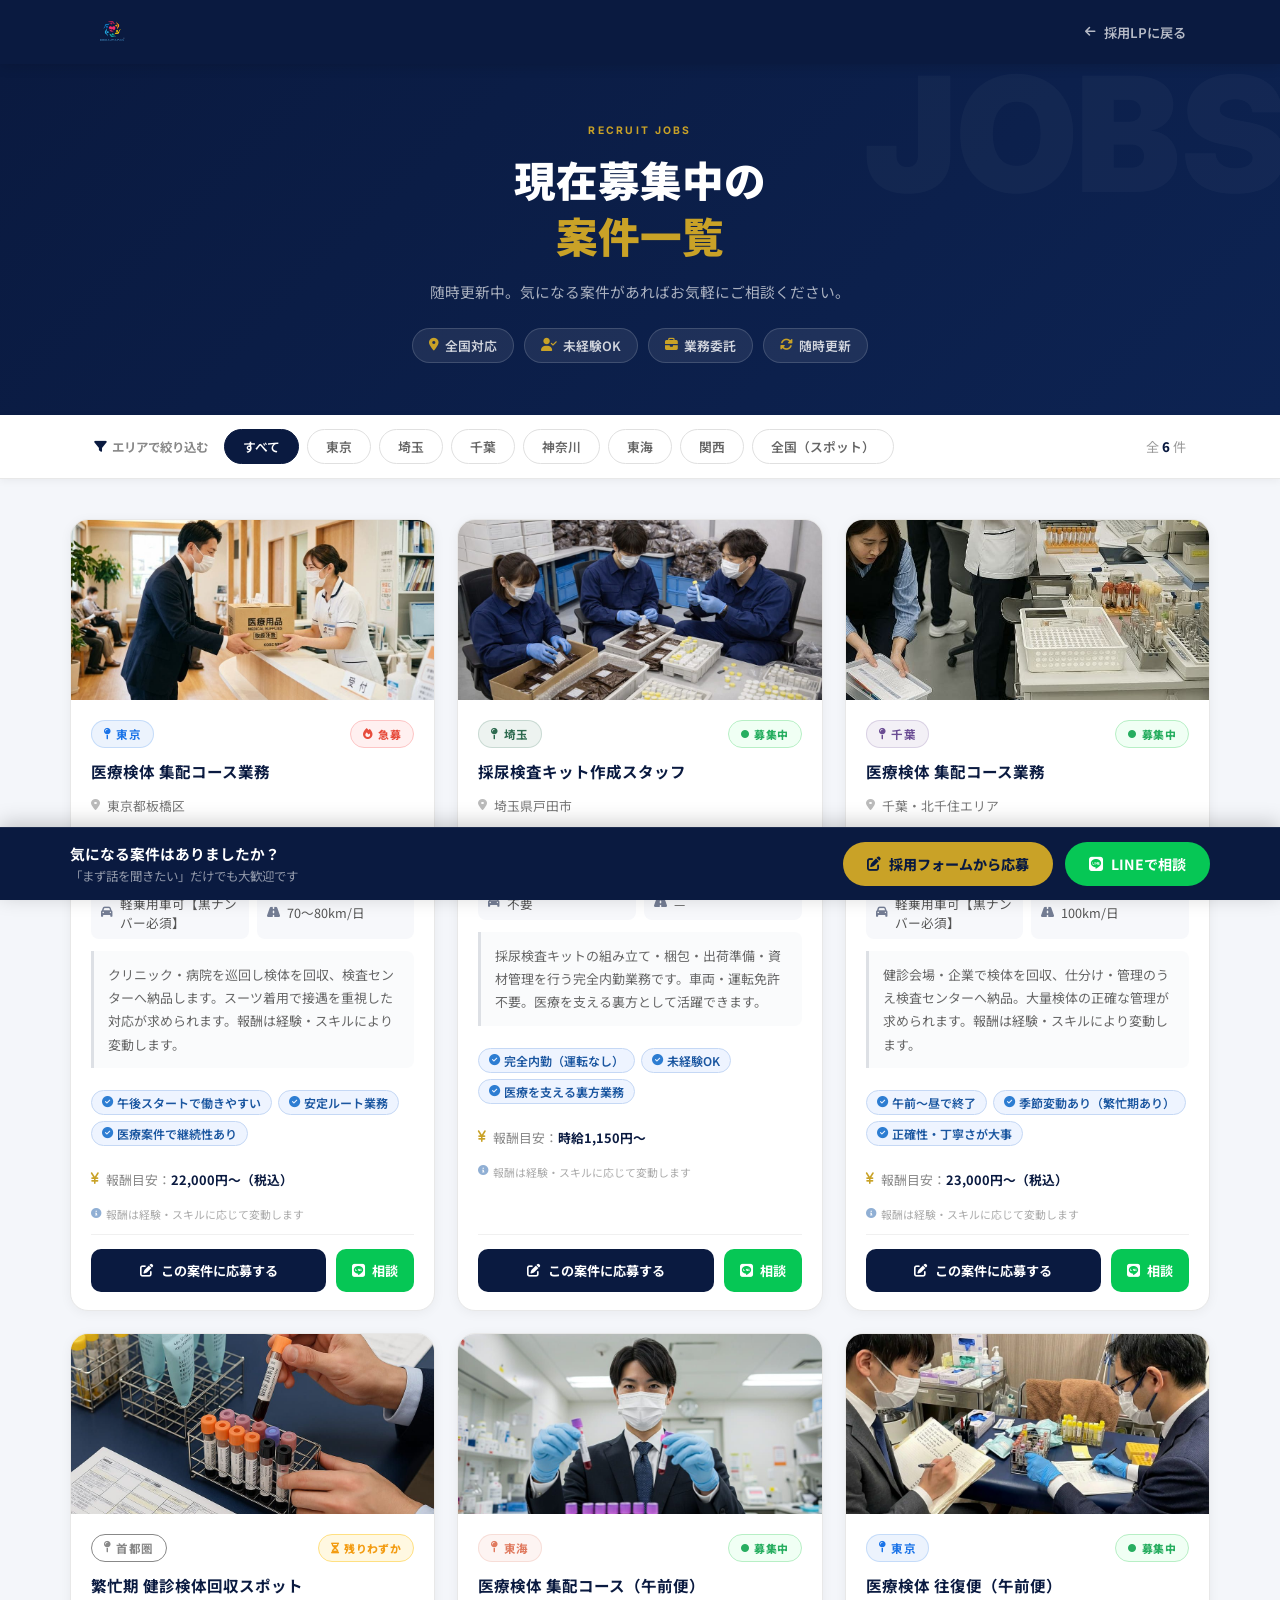
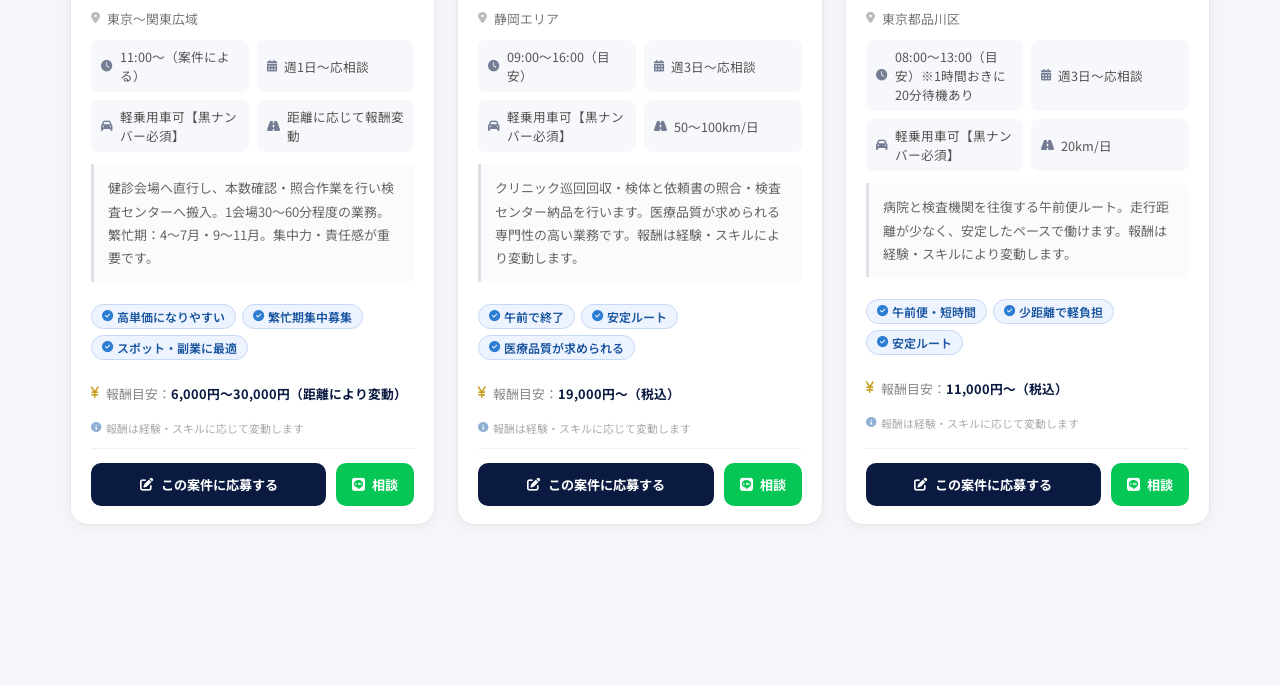
==== jobs.html @ 5a5a3ca7 "Add files via upload" ====
<!DOCTYPE html>
<html lang="ja">
<head>
  <meta charset="UTF-8">
  <meta name="viewport" content="width=device-width, initial-scale=1.0">
  <title>募集案件一覧 | MEDI ALPHA PLUS</title>
  <meta name="description" content="MEDI ALPHA PLUS 現在募集中の案件一覧。医療検体輸送ドライバー（業務委託）。東京・神奈川・埼玉・静岡・大阪・神戸など全国募集。">
  <link rel="preconnect" href="https://fonts.googleapis.com">
  <link rel="preconnect" href="https://fonts.gstatic.com" crossorigin>
  <link href="https://fonts.googleapis.com/css2?family=Noto+Sans+JP:wght@300;400;500;600;700;900&family=Inter:wght@400;600;700;800&display=swap" rel="stylesheet">
  <link rel="stylesheet" href="https://cdn.jsdelivr.net/npm/@fortawesome/fontawesome-free@6.4.0/css/all.min.css">
  <link rel="stylesheet" href="css/jobs.css">
</head>
<body>

  <!-- ヘッダー -->
  <header class="jobs-header">
    <div class="jobs-header-inner">
      <a href="index.html" class="jobs-logo">
        <img src="images/logo.png" alt="MEDI ALPHA PLUS">
      </a>
      <a href="index.html" class="jobs-back-btn">
        <i class="fas fa-arrow-left"></i> 採用LPに戻る
      </a>
    </div>
  </header>

  <!-- ページヒーロー -->
  <section class="jobs-hero">
    <div class="jobs-hero-inner">
      <p class="jobs-hero-label">RECRUIT JOBS</p>
      <h1>現在募集中の<br><span>案件一覧</span></h1>
      <p class="jobs-hero-sub">随時更新中。気になる案件があればお気軽にご相談ください。</p>
      <div class="jobs-hero-tags">
        <span><i class="fas fa-map-marker-alt"></i> 全国対応</span>
        <span><i class="fas fa-user-check"></i> 未経験OK</span>
        <span><i class="fas fa-briefcase"></i> 業務委託</span>
        <span><i class="fas fa-sync-alt"></i> 随時更新</span>
      </div>
    </div>
  </section>

  <!-- フィルター -->
  <div class="jobs-filter-bar">
    <div class="jobs-filter-inner">
      <span class="jobs-filter-label"><i class="fas fa-filter"></i> エリアで絞り込む</span>
      <div class="jobs-filter-btns">
        <button class="filter-btn active" data-filter="all">すべて</button>
        <button class="filter-btn" data-filter="東京">東京</button>
        <button class="filter-btn" data-filter="埼玉">埼玉</button>
        <button class="filter-btn" data-filter="千葉">千葉</button>
        <button class="filter-btn" data-filter="神奈川">神奈川</button>
        <button class="filter-btn" data-filter="東海">東海</button>
        <button class="filter-btn" data-filter="関西">関西</button>
        <button class="filter-btn" data-filter="全国">全国（スポット）</button>
      </div>
      <span class="jobs-count">全 <strong id="jobs-count-num">—</strong> 件</span>
    </div>
  </div>

  <!-- 案件一覧 -->
  <main class="jobs-main">
    <div class="jobs-container">

      <!-- ローディング -->
      <div class="jobs-loading" id="jobs-loading">
        <div class="jobs-spinner"></div>
        <p>案件を読み込み中...</p>
      </div>

      <!-- 案件グリッド -->
      <div class="jobs-grid" id="jobs-grid"></div>

      <!-- 0件時 -->
      <div class="jobs-empty" id="jobs-empty" style="display:none;">
        <i class="fas fa-search"></i>
        <p>条件に合う案件が見つかりませんでした。</p>
        <button class="filter-btn active" onclick="resetFilter()">すべて表示</button>
      </div>

    </div>
  </main>

  <!-- 固定CTA -->
  <div class="jobs-fixed-cta">
    <div class="jobs-fixed-cta-inner">
      <div class="jobs-fixed-cta-text">
        <strong>気になる案件はありましたか？</strong>
        <span>「まず話を聞きたい」だけでも大歓迎です</span>
      </div>
      <div class="jobs-fixed-cta-btns">
        <a href="https://medialphaplus.myshopify.com/pages/%E6%8E%A1%E7%94%A8%E3%83%95%E3%82%A9%E3%83%BC%E3%83%A0" class="jobs-cta-form" target="_blank" rel="noopener">
          <i class="fas fa-pen-to-square"></i> 採用フォームから応募
        </a>
        <a href="https://lin.ee/pFsiKeq" class="jobs-cta-line" target="_blank" rel="noopener">
          <i class="fab fa-line"></i> LINEで相談
        </a>
      </div>
    </div>
  </div>

  <script>
    // ---- ステータス設定 ----
    const STATUS_CONFIG = {
      '急募':       { cls: 'status-urgent',    icon: 'fas fa-fire',        label: '急募' },
      '募集中':     { cls: 'status-open',      icon: 'fas fa-circle',      label: '募集中' },
      '残りわずか': { cls: 'status-few',       icon: 'fas fa-hourglass-half', label: '残りわずか' },
      '募集終了':   { cls: 'status-closed',    icon: 'fas fa-times-circle', label: '募集終了' },
    };

    const AREA_COLORS = {
      '東京': '#1a73e8', '神奈川': '#0a9396', '埼玉': '#2d6a4f',
      '千葉': '#6a4c93', '東海': '#e07a5f',  '関西': '#c77dff',
      '九州': '#f4845f', 'その他': '#888',
    };

    const WORK_TYPE_ICONS = {
      '血液検体回収': 'fas fa-tint',
      '緊急検体搬送': 'fas fa-bolt',
      '定期ルート便':  'fas fa-route',
      '長距離搬送':    'fas fa-road',
      '新規ルート開拓':'fas fa-map-marked-alt',
      '医療資材回収':  'fas fa-box-open',
      '検体集配':      'fas fa-vials',
      '検体回収':      'fas fa-vial',
      '健診検体回収':  'fas fa-stethoscope',
    };

    let allJobs = [];
    let currentFilter = 'all';

    // ---- データ取得 ----
    async function loadJobs() {
      try {
        const res = await fetch('data/jobs.json');
        const data = await res.json();
        allJobs = data
          .filter(j => j.is_active !== false && j.status !== '募集終了')
          .sort((a, b) => (a.sort_order || 0) - (b.sort_order || 0));
        renderJobs(allJobs);
      } catch(e) {
        console.error(e);
        document.getElementById('jobs-loading').innerHTML =
          '<p style="color:#e74c3c">案件の読み込みに失敗しました。</p>';
      }
    }

    // ---- レンダリング ----
    function renderJobs(jobs) {
      const grid = document.getElementById('jobs-grid');
      const loading = document.getElementById('jobs-loading');
      const empty = document.getElementById('jobs-empty');
      const countEl = document.getElementById('jobs-count-num');

      loading.style.display = 'none';
      countEl.textContent = jobs.length;

      if (jobs.length === 0) {
        grid.innerHTML = '';
        empty.style.display = 'flex';
        return;
      }
      empty.style.display = 'none';

      grid.innerHTML = jobs.map(job => {
        const st = STATUS_CONFIG[job.status] || STATUS_CONFIG['募集中'];
        const areaColor = AREA_COLORS[job.area_tag] || '#888';
        const workIcon = Object.keys(WORK_TYPE_ICONS).find(k => job.work_type?.includes(k));
        const icon = workIcon ? WORK_TYPE_ICONS[workIcon] : 'fas fa-car';
        const imgHtml = job.image
          ? `<div class="job-card-img"><img src="${job.image}" alt="${job.title}" loading="lazy"></div>`
          : '';

        return `
        <article class="job-card" data-area="${job.area_tag || ''}">
          ${imgHtml}
          <div class="job-card-inner">
            <div class="job-card-top">
              <div class="job-area-tag" style="background:${areaColor}15;color:${areaColor};border-color:${areaColor}30">
                <i class="fas fa-map-pin"></i> ${job.area_tag || 'その他'}
              </div>
              <span class="job-status ${st.cls}">
                <i class="${st.icon}"></i> ${st.label}
              </span>
            </div>

            <h2 class="job-title">${job.title}</h2>

            <div class="job-area-detail">
              <i class="fas fa-map-marker-alt"></i>
              <span>${job.area}</span>
            </div>

            <div class="job-meta">
              <div class="job-meta-item">
                <i class="fas fa-clock"></i>
                <span>${job.time_slot}</span>
              </div>
              <div class="job-meta-item">
                <i class="fas fa-calendar-alt"></i>
                <span>${job.work_days}</span>
              </div>
              <div class="job-meta-item">
                <i class="fas fa-car"></i>
                <span>${job.vehicle}</span>
              </div>
              ${job.distance ? `<div class="job-meta-item"><i class="fas fa-road"></i><span>${job.distance}</span></div>` : ''}
            </div>

            ${job.description ? `<p class="job-desc">${job.description}</p>` : ''}

            ${Array.isArray(job.features) && job.features.length ? `
            <div class="job-features">
              ${job.features.map(f => `<span class="job-feature-tag"><i class="fas fa-check-circle"></i> ${f}</span>`).join('')}
            </div>` : ''}

            <div class="job-reward">
              <i class="fas fa-yen-sign"></i>
              <span>報酬目安：<strong>${job.reward_note}</strong></span>
            </div>
            <p class="job-reward-note"><i class="fas fa-info-circle"></i> 報酬は経験・スキルに応じて変動します</p>

            <div class="job-card-actions">
              <a href="https://medialphaplus.myshopify.com/pages/%E6%8E%A1%E7%94%A8%E3%83%95%E3%82%A9%E3%83%BC%E3%83%A0"
                 class="job-apply-btn" target="_blank" rel="noopener">
                <i class="fas fa-pen-to-square"></i> この案件に応募する
              </a>
              <a href="https://lin.ee/pFsiKeq" class="job-line-btn" target="_blank" rel="noopener">
                <i class="fab fa-line"></i> 相談
              </a>
            </div>
          </div>
        </article>`;
      }).join('');
    }

    // ---- フィルター ----
    function applyFilter(tag) {
      currentFilter = tag;
      const filtered = tag === 'all'
        ? allJobs
        : allJobs.filter(j => j.area_tag === tag);
      renderJobs(filtered);

      document.querySelectorAll('.filter-btn').forEach(btn => {
        btn.classList.toggle('active', btn.dataset.filter === tag);
      });
    }

    function resetFilter() { applyFilter('all'); }

    document.querySelectorAll('.filter-btn').forEach(btn => {
      btn.addEventListener('click', () => applyFilter(btn.dataset.filter));
    });

    // ---- 初期化 ----
    loadJobs();
  </script>
</body>
</html>
---- css/jobs.css ----
/* ===========================================
   JOBS PAGE（募集案件一覧）
   =========================================== */

:root {
  --navy:  #0a1a40;
  --gold:  #c9a227;
  --white: #ffffff;
  --font-en: 'Inter', sans-serif;
  --radius: 14px;
  --transition: 0.28s ease;
}

*, *::before, *::after { box-sizing: border-box; margin: 0; padding: 0; }
html { scroll-behavior: smooth; }
body {
  font-family: 'Noto Sans JP', sans-serif;
  color: #333;
  background: #f4f6fa;
  padding-bottom: 100px;
}
a { text-decoration: none; color: inherit; }
img { max-width: 100%; display: block; }

/* ========== HEADER ========== */
.jobs-header {
  position: sticky; top: 0; z-index: 100;
  background: var(--navy);
  box-shadow: 0 2px 12px rgba(0,0,0,0.15);
}
.jobs-header-inner {
  max-width: 1140px;
  margin: 0 auto;
  padding: 0 24px;
  height: 64px;
  display: flex;
  align-items: center;
  justify-content: space-between;
}
.jobs-logo img { height: 36px; object-fit: contain; }
.jobs-back-btn {
  display: inline-flex;
  align-items: center;
  gap: 8px;
  font-size: 0.83rem;
  font-weight: 600;
  color: rgba(255,255,255,0.7);
  transition: color 0.2s;
}
.jobs-back-btn:hover { color: var(--gold); }
.jobs-back-btn i { font-size: 0.75rem; }

/* ========== HERO ========== */
.jobs-hero {
  background: linear-gradient(135deg, var(--navy) 0%, #0d2352 100%);
  padding: 60px 24px 52px;
  text-align: center;
  position: relative;
  overflow: hidden;
}
.jobs-hero::before {
  content: 'JOBS';
  position: absolute;
  top: -10px; right: -10px;
  font-family: var(--font-en);
  font-size: 10rem;
  font-weight: 900;
  color: rgba(255,255,255,0.03);
  pointer-events: none;
  line-height: 1;
}
.jobs-hero-inner { position: relative; max-width: 700px; margin: 0 auto; }
.jobs-hero-label {
  font-family: var(--font-en);
  font-size: 0.65rem;
  font-weight: 700;
  letter-spacing: 0.22em;
  color: var(--gold);
  margin-bottom: 14px;
}
.jobs-hero h1 {
  font-size: clamp(1.8rem, 4vw, 2.6rem);
  font-weight: 900;
  color: #fff;
  line-height: 1.35;
  margin-bottom: 16px;
}
.jobs-hero h1 span { color: var(--gold); }
.jobs-hero-sub {
  font-size: 0.92rem;
  color: rgba(255,255,255,0.65);
  margin-bottom: 24px;
  line-height: 1.7;
}
.jobs-hero-tags {
  display: flex;
  flex-wrap: wrap;
  justify-content: center;
  gap: 10px;
}
.jobs-hero-tags span {
  display: inline-flex;
  align-items: center;
  gap: 6px;
  background: rgba(255,255,255,0.08);
  border: 1px solid rgba(255,255,255,0.15);
  color: rgba(255,255,255,0.8);
  font-size: 0.8rem;
  font-weight: 600;
  padding: 7px 16px;
  border-radius: 50px;
}
.jobs-hero-tags i { color: var(--gold); }

/* ========== フィルターバー ========== */
.jobs-filter-bar {
  background: #fff;
  border-bottom: 1px solid #e8e8e8;
  position: sticky;
  top: 64px;
  z-index: 90;
  box-shadow: 0 2px 8px rgba(0,0,0,0.05);
}
.jobs-filter-inner {
  max-width: 1140px;
  margin: 0 auto;
  padding: 14px 24px;
  display: flex;
  align-items: center;
  gap: 16px;
  flex-wrap: wrap;
}
.jobs-filter-label {
  font-size: 0.78rem;
  font-weight: 700;
  color: #888;
  display: flex;
  align-items: center;
  gap: 6px;
  white-space: nowrap;
}
.jobs-filter-label i { color: var(--navy); }
.jobs-filter-btns {
  display: flex;
  flex-wrap: wrap;
  gap: 8px;
  flex: 1;
}
.filter-btn {
  display: inline-flex;
  align-items: center;
  padding: 7px 18px;
  border-radius: 50px;
  border: 1.5px solid #e0e0e0;
  background: #fff;
  color: #666;
  font-size: 0.8rem;
  font-weight: 600;
  cursor: pointer;
  transition: all 0.22s ease;
  font-family: 'Noto Sans JP', sans-serif;
}
.filter-btn:hover { border-color: var(--navy); color: var(--navy); }
.filter-btn.active {
  background: var(--navy);
  border-color: var(--navy);
  color: #fff;
}
.jobs-count {
  font-size: 0.82rem;
  color: #999;
  white-space: nowrap;
  margin-left: auto;
}
.jobs-count strong { color: var(--navy); font-weight: 800; }

/* ========== メインコンテンツ ========== */
.jobs-main { padding: 40px 24px 60px; }
.jobs-container { max-width: 1140px; margin: 0 auto; }

/* ローディング */
.jobs-loading {
  display: flex;
  flex-direction: column;
  align-items: center;
  gap: 16px;
  padding: 60px;
  color: #aaa;
  font-size: 0.9rem;
}
.jobs-spinner {
  width: 36px; height: 36px;
  border: 4px solid #e8e8e8;
  border-top-color: var(--navy);
  border-radius: 50%;
  animation: spin 0.8s linear infinite;
}
@keyframes spin { to { transform: rotate(360deg); } }

/* ========== 案件グリッド ========== */
.jobs-grid {
  display: grid;
  grid-template-columns: repeat(3, 1fr);
  gap: 22px;
}

/* 案件カード */
.job-card {
  background: #fff;
  border: 1px solid #e8e8e8;
  border-radius: 18px;
  overflow: hidden;
  display: flex;
  flex-direction: column;
  gap: 0;
  box-shadow: 0 2px 12px rgba(0,0,0,0.05);
  transition: all var(--transition);
}
.job-card:hover {
  border-color: var(--navy);
  box-shadow: 0 10px 32px rgba(10,26,64,0.12);
  transform: translateY(-4px);
}

/* カード画像 */
.job-card-img {
  width: 100%;
  height: 180px;
  overflow: hidden;
  flex-shrink: 0;
}
.job-card-img img {
  width: 100%; height: 100%;
  object-fit: cover;
  transition: transform 0.4s ease;
}
.job-card:hover .job-card-img img {
  transform: scale(1.04);
}

/* カード内側パディング */
.job-card-inner {
  padding: 20px 20px 18px;
  display: flex;
  flex-direction: column;
  gap: 12px;
  flex: 1;
}

.job-reward strong { color: var(--navy); font-weight: 700; }

/* カード上部 */
.job-card-top {
  display: flex;
  align-items: center;
  justify-content: space-between;
  gap: 8px;
}
.job-area-tag {
  display: inline-flex;
  align-items: center;
  gap: 5px;
  font-size: 0.72rem;
  font-weight: 700;
  padding: 5px 12px;
  border-radius: 50px;
  border: 1px solid;
  letter-spacing: 0.04em;
}

/* ステータス */
.job-status {
  display: inline-flex;
  align-items: center;
  gap: 5px;
  font-size: 0.68rem;
  font-weight: 800;
  padding: 5px 12px;
  border-radius: 50px;
  letter-spacing: 0.04em;
}
.status-urgent { background: #fff0f0; color: #e74c3c; border: 1px solid #fdc5c5; }
.status-urgent i { color: #e74c3c; }
.status-open   { background: #f0fff4; color: #27ae60; border: 1px solid #b7efc5; }
.status-open i { color: #27ae60; font-size: 0.5rem; }
.status-few    { background: #fff8e1; color: #f39c12; border: 1px solid #ffe082; }
.status-few i  { color: #f39c12; }

/* 業務種別アイコン */
.job-work-icon {
  width: 48px; height: 48px;
  background: rgba(10,26,64,0.05);
  border-radius: 12px;
  display: flex; align-items: center; justify-content: center;
  font-size: 1.2rem;
  color: var(--navy);
}

/* タイトル */
.job-title {
  font-size: 0.97rem;
  font-weight: 700;
  color: var(--navy);
  line-height: 1.5;
}

/* エリア詳細 */
.job-area-detail {
  display: flex;
  align-items: flex-start;
  gap: 7px;
  font-size: 0.8rem;
  color: #777;
  line-height: 1.5;
}
.job-area-detail i { color: #bbb; font-size: 0.75rem; margin-top: 3px; flex-shrink: 0; }

/* メタ情報グリッド */
.job-meta {
  display: grid;
  grid-template-columns: 1fr 1fr;
  gap: 8px;
}
.job-meta-item {
  display: flex;
  align-items: center;
  gap: 7px;
  font-size: 0.79rem;
  color: #555;
  background: #f7f8fb;
  padding: 7px 10px;
  border-radius: 8px;
}
.job-meta-item i { color: var(--navy); font-size: 0.72rem; opacity: 0.55; flex-shrink: 0; }

/* 説明文 */
.job-desc {
  font-size: 0.81rem;
  color: #666;
  line-height: 1.8;
  padding: 12px 14px;
  background: #fafbfc;
  border-left: 3px solid rgba(10,26,64,0.12);
  border-radius: 0 8px 8px 0;
}

/* 報酬 */
.job-reward {
  display: flex;
  align-items: center;
  gap: 7px;
  font-size: 0.8rem;
  color: #888;
}
.job-reward i { color: var(--gold); }
.job-reward-note {
  font-size: 0.68rem;
  color: #aaa;
  display: flex;
  align-items: center;
  gap: 5px;
  margin-top: 5px;
}
.job-reward-note i { color: #90afd4; font-size: 0.65rem; }

/* 特徴タグ */
.job-features {
  display: flex;
  flex-wrap: wrap;
  gap: 6px;
  margin: 10px 0 12px;
}
.job-feature-tag {
  display: inline-flex;
  align-items: center;
  gap: 4px;
  background: #eef4ff;
  color: #1a56a0;
  border: 1px solid #c5d8f5;
  border-radius: 20px;
  font-size: 0.75rem;
  padding: 3px 10px;
  font-weight: 600;
  white-space: nowrap;
}
.job-feature-tag i {
  color: #2d7dd2;
  font-size: 0.7rem;
}

/* ボタン群 */
.job-card-actions {
  display: flex;
  gap: 10px;
  margin-top: auto;
  padding-top: 14px;
  border-top: 1px solid #f0f0f0;
}
.job-apply-btn {
  flex: 1;
  display: inline-flex;
  align-items: center;
  justify-content: center;
  gap: 8px;
  padding: 12px 16px;
  background: var(--navy);
  color: #fff;
  font-size: 0.82rem;
  font-weight: 700;
  border-radius: 10px;
  transition: all var(--transition);
}
.job-apply-btn:hover {
  background: #0d2352;
  transform: translateY(-1px);
  box-shadow: 0 4px 14px rgba(10,26,64,0.2);
}
.job-line-btn {
  display: inline-flex;
  align-items: center;
  justify-content: center;
  gap: 7px;
  padding: 12px 16px;
  background: #06C755;
  color: #fff;
  font-size: 0.82rem;
  font-weight: 700;
  border-radius: 10px;
  transition: all var(--transition);
  white-space: nowrap;
}
.job-line-btn:hover {
  background: #05a848;
  transform: translateY(-1px);
  box-shadow: 0 4px 14px rgba(6,199,85,0.3);
}

/* 0件 */
.jobs-empty {
  flex-direction: column;
  align-items: center;
  gap: 16px;
  padding: 60px;
  text-align: center;
  color: #aaa;
}
.jobs-empty i { font-size: 2.5rem; opacity: 0.3; }
.jobs-empty p { font-size: 0.9rem; }

/* ========== 固定CTA ========== */
.jobs-fixed-cta {
  position: fixed;
  bottom: 0; left: 0; right: 0;
  background: var(--navy);
  border-top: 1px solid rgba(255,255,255,0.08);
  box-shadow: 0 -4px 20px rgba(0,0,0,0.2);
  z-index: 200;
  padding: 14px 24px;
}
.jobs-fixed-cta-inner {
  max-width: 1140px;
  margin: 0 auto;
  display: flex;
  align-items: center;
  justify-content: space-between;
  gap: 20px;
  flex-wrap: wrap;
}
.jobs-fixed-cta-text {
  display: flex;
  flex-direction: column;
  gap: 3px;
}
.jobs-fixed-cta-text strong {
  font-size: 0.92rem;
  color: #fff;
  font-weight: 700;
}
.jobs-fixed-cta-text span {
  font-size: 0.78rem;
  color: rgba(255,255,255,0.55);
}
.jobs-fixed-cta-btns {
  display: flex;
  gap: 12px;
  flex-shrink: 0;
}
.jobs-cta-form {
  display: inline-flex;
  align-items: center;
  gap: 8px;
  padding: 12px 24px;
  background: var(--gold);
  color: var(--navy);
  font-size: 0.88rem;
  font-weight: 800;
  border-radius: 50px;
  transition: all var(--transition);
}
.jobs-cta-form:hover { background: #f5d784; transform: translateY(-1px); }
.jobs-cta-line {
  display: inline-flex;
  align-items: center;
  gap: 8px;
  padding: 12px 24px;
  background: #06C755;
  color: #fff;
  font-size: 0.88rem;
  font-weight: 700;
  border-radius: 50px;
  transition: all var(--transition);
}
.jobs-cta-line:hover { background: #05a848; transform: translateY(-1px); }

/* ========== レスポンシブ ========== */
@media (max-width: 1024px) {
  .jobs-grid { grid-template-columns: repeat(2, 1fr); }
}
@media (max-width: 768px) {
  .jobs-hero { padding: 44px 20px 40px; }
  .jobs-filter-inner { gap: 10px; }
  .jobs-count { display: none; }
  .jobs-grid { grid-template-columns: 1fr; gap: 16px; }
  .job-meta { grid-template-columns: 1fr; }
  .jobs-fixed-cta-text { display: none; }
  .jobs-fixed-cta-btns { width: 100%; }
  .jobs-cta-form, .jobs-cta-line { flex: 1; justify-content: center; }
}
@media (max-width: 480px) {
  .jobs-header-inner { padding: 0 16px; }
  .jobs-hero h1 { font-size: 1.6rem; }
  .job-card-actions { flex-direction: column; }
}
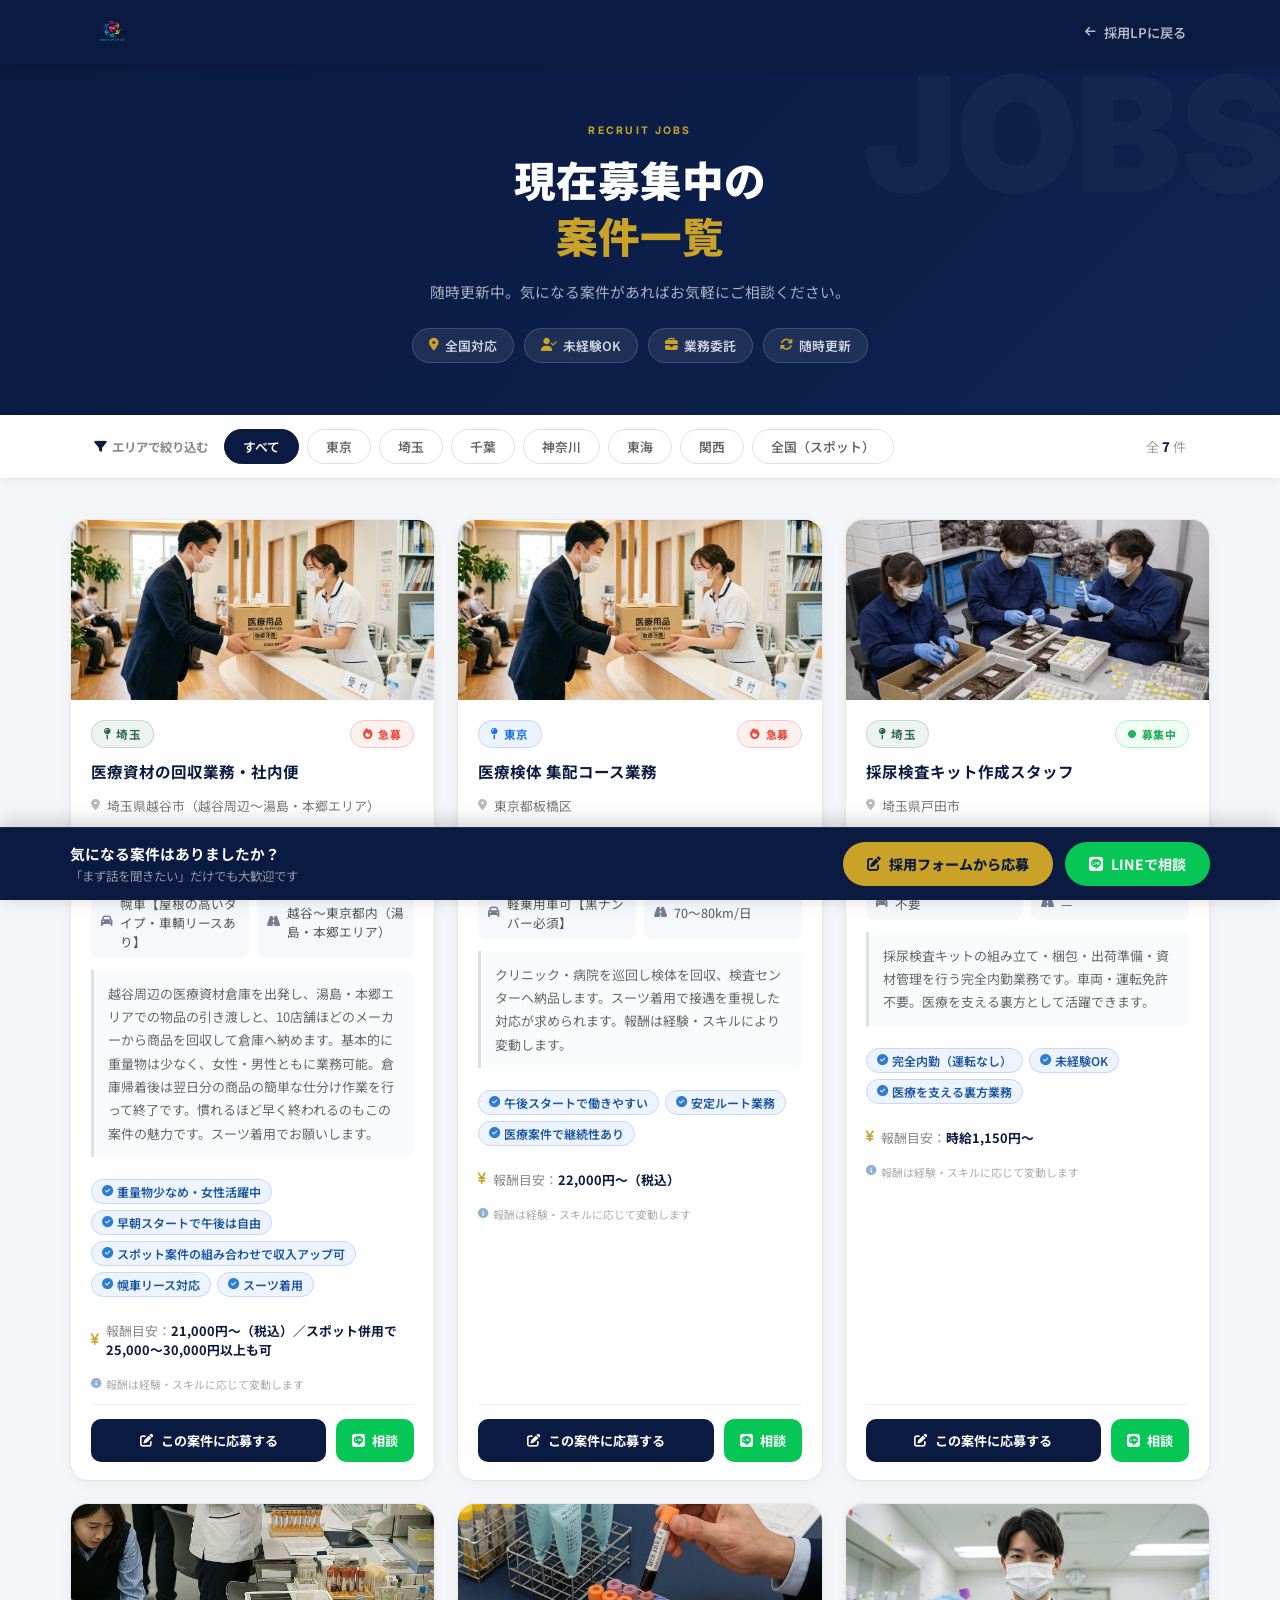
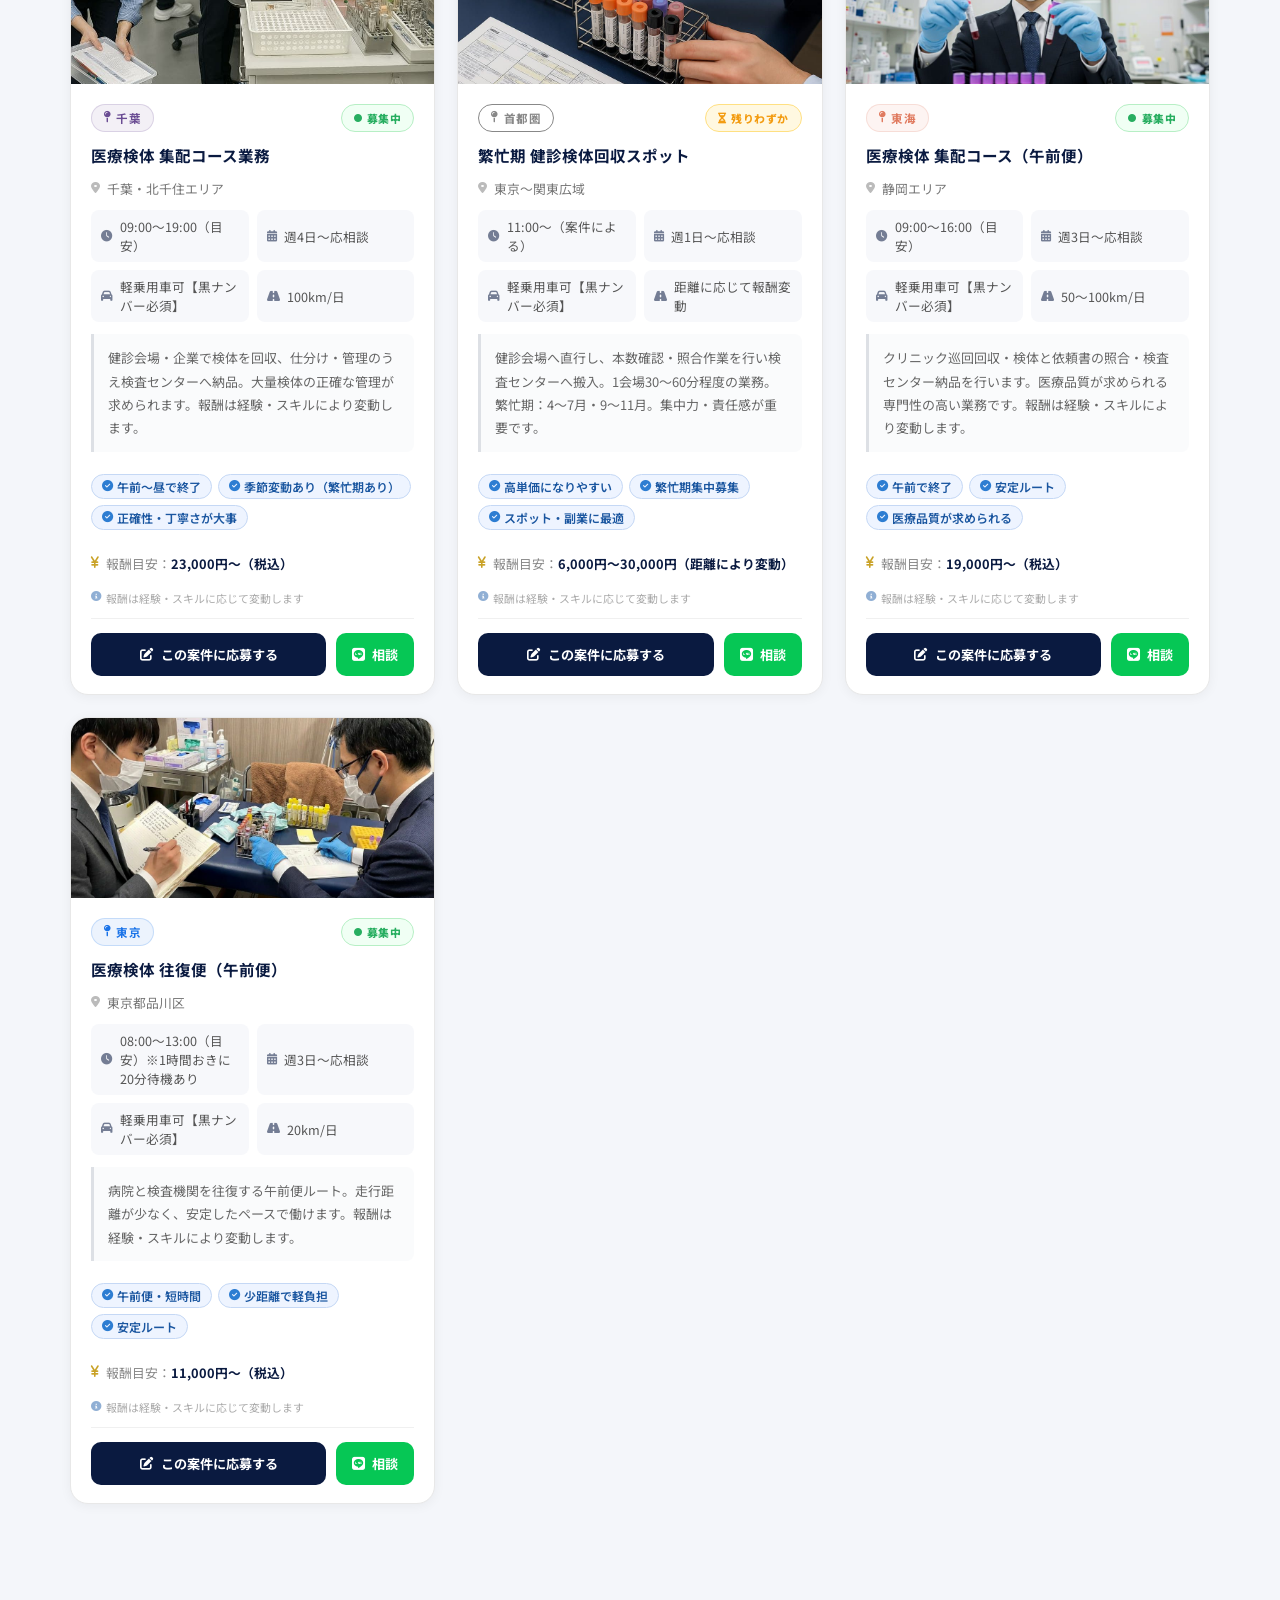
==== commit 2a3c3f79: "Add files via upload" ====
--- a/jobs.html
+++ b/jobs.html
@@ -1,6 +1,15 @@
 <!DOCTYPE html>
 <html lang="ja">
 <head>
+  <!-- Google tag (gtag.js) -->
+  <script async src="https://www.googletagmanager.com/gtag/js?id=AW-16540234234"></script>
+  <script>
+    window.dataLayer = window.dataLayer || [];
+    function gtag(){dataLayer.push(arguments);}
+    gtag('js', new Date());
+    gtag('config', 'AW-16540234234');
+  </script>
+
   <meta charset="UTF-8">
   <meta name="viewport" content="width=device-width, initial-scale=1.0">
   <title>募集案件一覧 | MEDI ALPHA PLUS</title>
